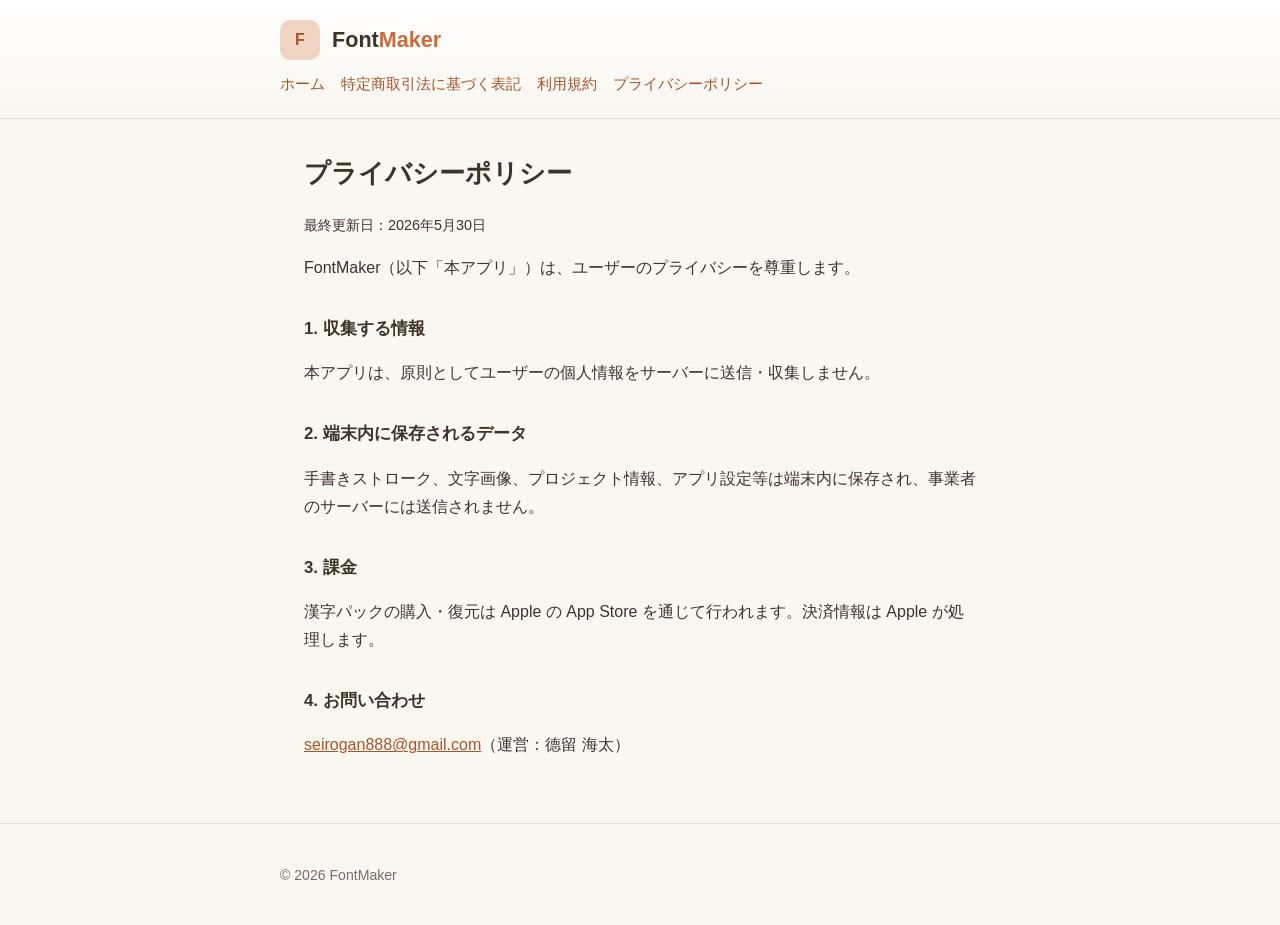
==== docs/legal/privacy.html @ eaa35e9e "Fix GitHub Pages by moving site to docs/ folder. GitHub Pages only supports / (root) or /docs as pub" ====
<!DOCTYPE html>
<html lang="ja">
<head>
  <meta charset="UTF-8">
  <meta name="viewport" content="width=device-width, initial-scale=1.0">
  <title>プライバシーポリシー | FontMaker</title>
  <link rel="stylesheet" href="../css/style.css">
</head>
<body>
  <header>
    <div class="inner">
      <a class="brand" href="../index.html">
        <div class="brand-mark">F</div>
        <div class="brand-title">Font<span>Maker</span></div>
      </a>
      <nav>
        <a href="../index.html">ホーム</a>
        <a href="tokushoho.html">特定商取引法に基づく表記</a>
        <a href="terms.html">利用規約</a>
        <a href="privacy.html">プライバシーポリシー</a>
      </nav>
    </div>
  </header>

  <main class="legal-page">
    <h1>プライバシーポリシー</h1>
    <p class="meta">最終更新日：2026年5月30日</p>

    <p>FontMaker（以下「本アプリ」）は、ユーザーのプライバシーを尊重します。</p>

    <h2>1. 収集する情報</h2>
    <p>本アプリは、原則としてユーザーの個人情報をサーバーに送信・収集しません。</p>

    <h2>2. 端末内に保存されるデータ</h2>
    <p>手書きストローク、文字画像、プロジェクト情報、アプリ設定等は端末内に保存され、事業者のサーバーには送信されません。</p>

    <h2>3. 課金</h2>
    <p>漢字パックの購入・復元は Apple の App Store を通じて行われます。決済情報は Apple が処理します。</p>

    <h2>4. お問い合わせ</h2>
    <p><a href="mailto:seirogan888@gmail.com">seirogan888@gmail.com</a>（運営：德留 海太）</p>
  </main>

  <footer>
    <div class="inner">
      <p>© 2026 FontMaker</p>
    </div>
  </footer>
</body>
</html>
---- docs/css/style.css ----
:root {
  --bg: #faf6f0;
  --card: #ffffff;
  --text: #3d3429;
  --muted: #7a6f62;
  --accent: #c96b3c;
  --accent-deep: #a8532a;
  --accent-soft: #f0d5c4;
  --border: #eadfce;
  --max: 720px;
}

* {
  box-sizing: border-box;
}

body {
  margin: 0;
  font-family: "Hiragino Sans", "Hiragino Kaku Gothic ProN", "Noto Sans JP", sans-serif;
  background: var(--bg);
  color: var(--text);
  line-height: 1.75;
}

a {
  color: var(--accent-deep);
}

header {
  background: linear-gradient(180deg, #fff 0%, var(--bg) 100%);
  border-bottom: 1px solid var(--border);
  padding: 1.25rem 1.5rem;
}

header .inner,
main,
footer .inner {
  max-width: var(--max);
  margin: 0 auto;
}

.brand {
  display: flex;
  align-items: center;
  gap: 0.75rem;
  text-decoration: none;
  color: inherit;
}

.brand-mark {
  width: 40px;
  height: 40px;
  border-radius: 10px;
  background: var(--accent-soft);
  display: grid;
  place-items: center;
  font-weight: 700;
  color: var(--accent-deep);
}

.brand-title {
  font-size: 1.35rem;
  font-weight: 700;
}

.brand-title span {
  color: var(--accent);
}

nav {
  margin-top: 0.75rem;
  display: flex;
  flex-wrap: wrap;
  gap: 0.75rem 1rem;
  font-size: 0.92rem;
}

nav a {
  text-decoration: none;
}

main {
  padding: 2rem 1.5rem 3rem;
}

.hero {
  background: var(--card);
  border: 1px solid var(--border);
  border-radius: 18px;
  padding: 2rem;
  box-shadow: 0 8px 24px rgba(201, 107, 60, 0.06);
}

.hero h1 {
  margin: 0 0 0.75rem;
  font-size: clamp(1.6rem, 4vw, 2.1rem);
  line-height: 1.35;
}

.hero p {
  margin: 0;
  color: var(--muted);
}

.card-grid {
  display: grid;
  gap: 1rem;
  margin-top: 1.5rem;
}

.card {
  background: var(--card);
  border: 1px solid var(--border);
  border-radius: 14px;
  padding: 1.25rem 1.35rem;
}

.card h2 {
  margin: 0 0 0.5rem;
  font-size: 1.05rem;
}

.card p {
  margin: 0;
  color: var(--muted);
  font-size: 0.95rem;
}

.legal-page h1 {
  margin-top: 0;
  font-size: 1.6rem;
}

.legal-page h2 {
  margin-top: 2rem;
  font-size: 1.05rem;
}

.legal-page p,
.legal-page li {
  color: var(--text);
}

.legal-page ul {
  padding-left: 1.2rem;
}

.meta {
  color: var(--muted);
  font-size: 0.9rem;
}

table.legal-table {
  width: 100%;
  border-collapse: collapse;
  background: var(--card);
  border: 1px solid var(--border);
  border-radius: 12px;
  overflow: hidden;
}

table.legal-table th,
table.legal-table td {
  padding: 0.85rem 1rem;
  border-bottom: 1px solid var(--border);
  vertical-align: top;
  text-align: left;
}

table.legal-table th {
  width: 34%;
  background: #fff8f2;
  font-weight: 600;
}

footer {
  border-top: 1px solid var(--border);
  padding: 1.5rem;
  color: var(--muted);
  font-size: 0.88rem;
}

@media (min-width: 640px) {
  .card-grid {
    grid-template-columns: 1fr 1fr;
  }
}
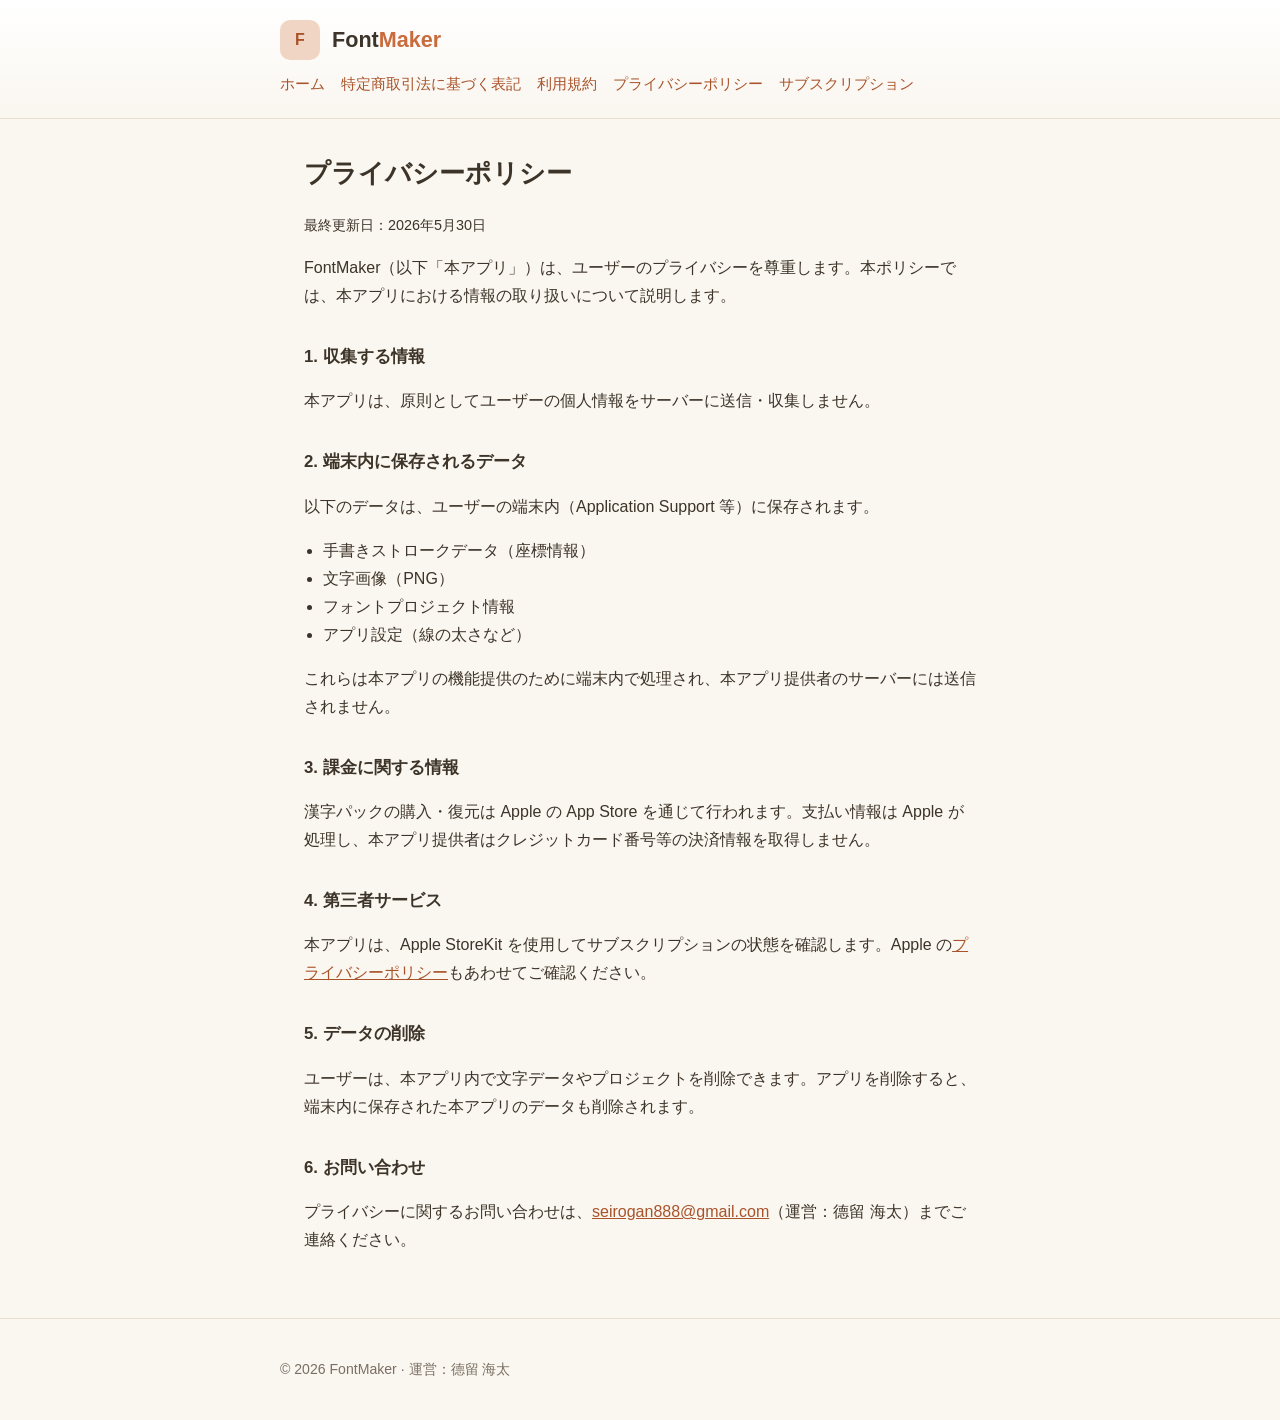
==== commit 50891405: "Expand website legal pages to match in-app documents. Sync terms and privacy with LegalDocuments.swi" ====
--- a/docs/legal/privacy.html
+++ b/docs/legal/privacy.html
@@ -18,6 +18,7 @@
         <a href="tokushoho.html">特定商取引法に基づく表記</a>
         <a href="terms.html">利用規約</a>
         <a href="privacy.html">プライバシーポリシー</a>
+        <a href="subscription.html">サブスクリプション</a>
       </nav>
     </div>
   </header>
@@ -26,24 +27,37 @@
     <h1>プライバシーポリシー</h1>
     <p class="meta">最終更新日：2026年5月30日</p>
 
-    <p>FontMaker（以下「本アプリ」）は、ユーザーのプライバシーを尊重します。</p>
+    <p>FontMaker（以下「本アプリ」）は、ユーザーのプライバシーを尊重します。本ポリシーでは、本アプリにおける情報の取り扱いについて説明します。</p>
 
     <h2>1. 収集する情報</h2>
     <p>本アプリは、原則としてユーザーの個人情報をサーバーに送信・収集しません。</p>
 
     <h2>2. 端末内に保存されるデータ</h2>
-    <p>手書きストローク、文字画像、プロジェクト情報、アプリ設定等は端末内に保存され、事業者のサーバーには送信されません。</p>
+    <p>以下のデータは、ユーザーの端末内（Application Support 等）に保存されます。</p>
+    <ul>
+      <li>手書きストロークデータ（座標情報）</li>
+      <li>文字画像（PNG）</li>
+      <li>フォントプロジェクト情報</li>
+      <li>アプリ設定（線の太さなど）</li>
+    </ul>
+    <p>これらは本アプリの機能提供のために端末内で処理され、本アプリ提供者のサーバーには送信されません。</p>
 
-    <h2>3. 課金</h2>
-    <p>漢字パックの購入・復元は Apple の App Store を通じて行われます。決済情報は Apple が処理します。</p>
+    <h2>3. 課金に関する情報</h2>
+    <p>漢字パックの購入・復元は Apple の App Store を通じて行われます。支払い情報は Apple が処理し、本アプリ提供者はクレジットカード番号等の決済情報を取得しません。</p>
 
-    <h2>4. お問い合わせ</h2>
-    <p><a href="mailto:seirogan888@gmail.com">seirogan888@gmail.com</a>（運営：德留 海太）</p>
+    <h2>4. 第三者サービス</h2>
+    <p>本アプリは、Apple StoreKit を使用してサブスクリプションの状態を確認します。Apple の<a href="https://www.apple.com/legal/privacy/jp/" target="_blank" rel="noopener">プライバシーポリシー</a>もあわせてご確認ください。</p>
+
+    <h2>5. データの削除</h2>
+    <p>ユーザーは、本アプリ内で文字データやプロジェクトを削除できます。アプリを削除すると、端末内に保存された本アプリのデータも削除されます。</p>
+
+    <h2>6. お問い合わせ</h2>
+    <p>プライバシーに関するお問い合わせは、<a href="mailto:seirogan888@gmail.com">seirogan888@gmail.com</a>（運営：德留 海太）までご連絡ください。</p>
   </main>
 
   <footer>
     <div class="inner">
-      <p>© 2026 FontMaker</p>
+      <p>© 2026 FontMaker · 運営：德留 海太</p>
     </div>
   </footer>
 </body>
--- a/docs/css/style.css
+++ b/docs/css/style.css
@@ -141,7 +141,8 @@
   color: var(--text);
 }
 
-.legal-page ul {
+.legal-page ul,
+.legal-page ol {
   padding-left: 1.2rem;
 }
 
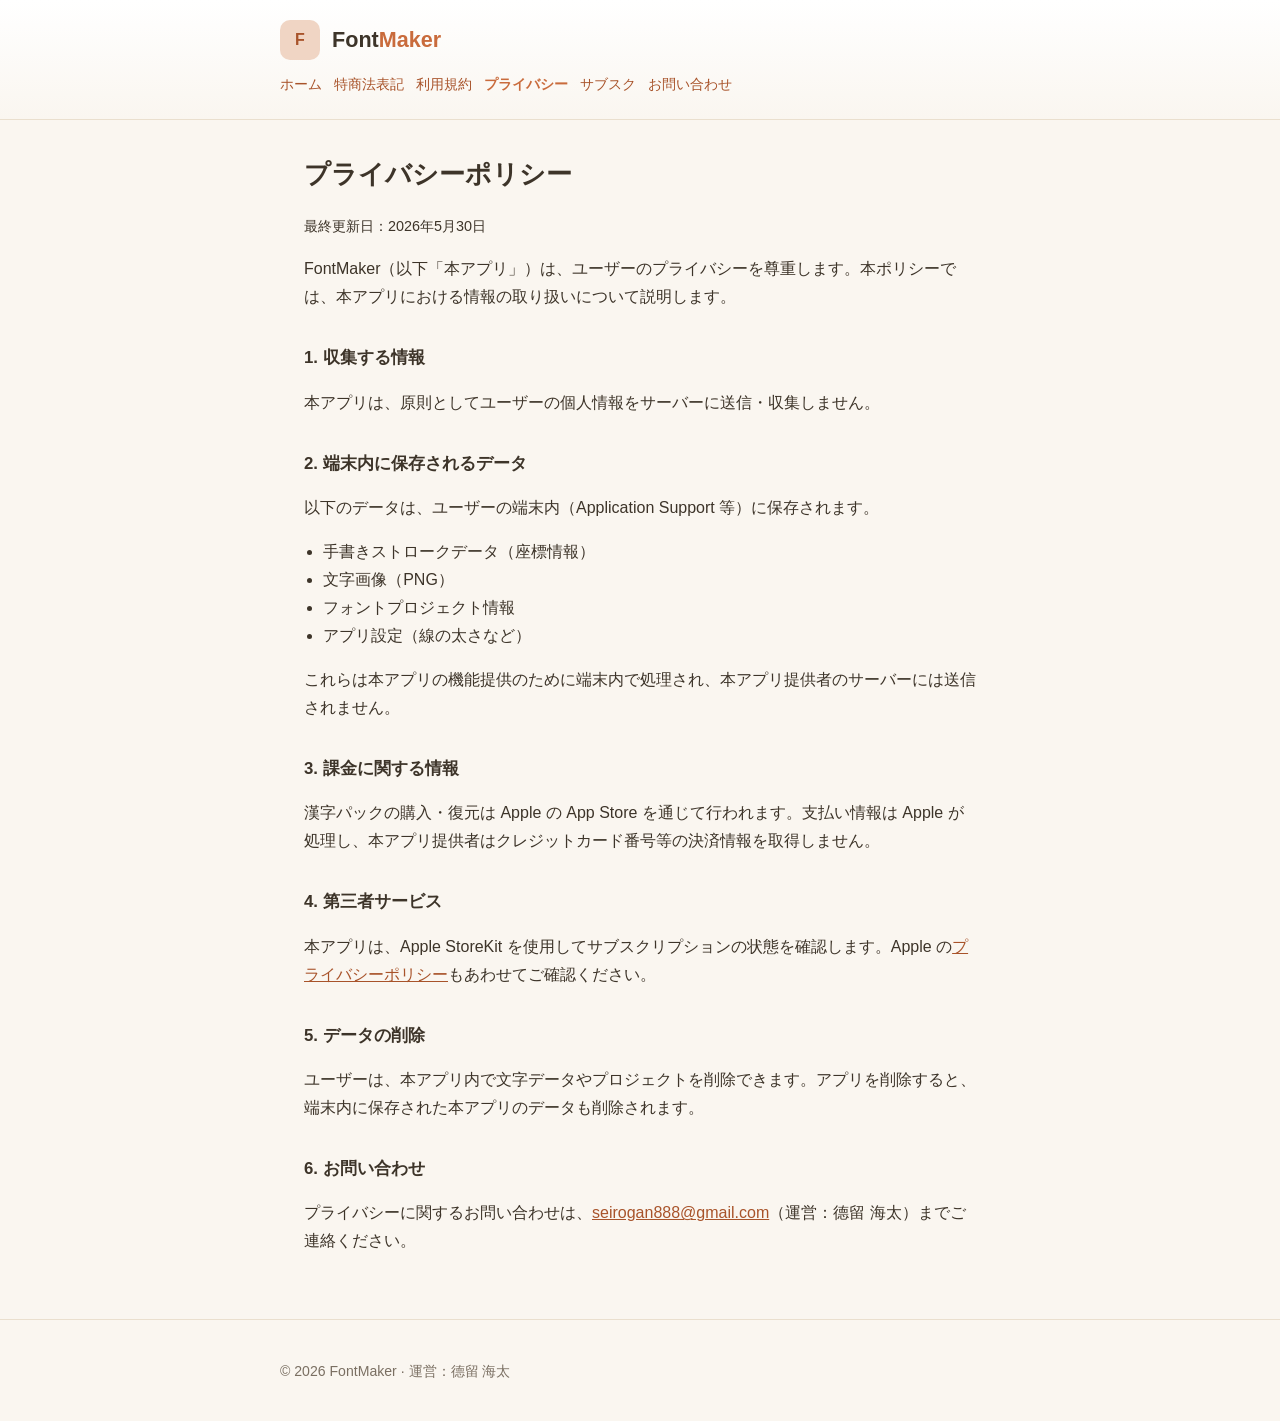
==== commit 6babe92b: "Fix inconsistent site navigation across legal pages. Use shared JS nav on all pages with shorter lab" ====
--- a/docs/legal/privacy.html
+++ b/docs/legal/privacy.html
@@ -13,13 +13,7 @@
         <div class="brand-mark">F</div>
         <div class="brand-title">Font<span>Maker</span></div>
       </a>
-      <nav>
-        <a href="../index.html">ホーム</a>
-        <a href="tokushoho.html">特定商取引法に基づく表記</a>
-        <a href="terms.html">利用規約</a>
-        <a href="privacy.html">プライバシーポリシー</a>
-        <a href="subscription.html">サブスクリプション</a>
-      </nav>
+      <nav class="site-nav" data-site-nav="legal" aria-label="サイト内メニュー"></nav>
     </div>
   </header>
 
@@ -60,5 +54,6 @@
       <p>© 2026 FontMaker · 運営：德留 海太</p>
     </div>
   </footer>
+  <script src="../js/site.js"></script>
 </body>
 </html>
--- a/docs/css/style.css
+++ b/docs/css/style.css
@@ -67,6 +67,28 @@
   color: var(--accent);
 }
 
+nav.site-nav {
+  margin-top: 0.75rem;
+  display: flex;
+  flex-wrap: wrap;
+  gap: 0.5rem 0.75rem;
+  font-size: 0.88rem;
+  overflow-x: auto;
+  -webkit-overflow-scrolling: touch;
+  padding-bottom: 0.15rem;
+}
+
+nav.site-nav a {
+  text-decoration: none;
+  white-space: nowrap;
+  flex-shrink: 0;
+}
+
+nav.site-nav a.is-active {
+  color: var(--accent);
+  font-weight: 600;
+}
+
 nav {
   margin-top: 0.75rem;
   display: flex;
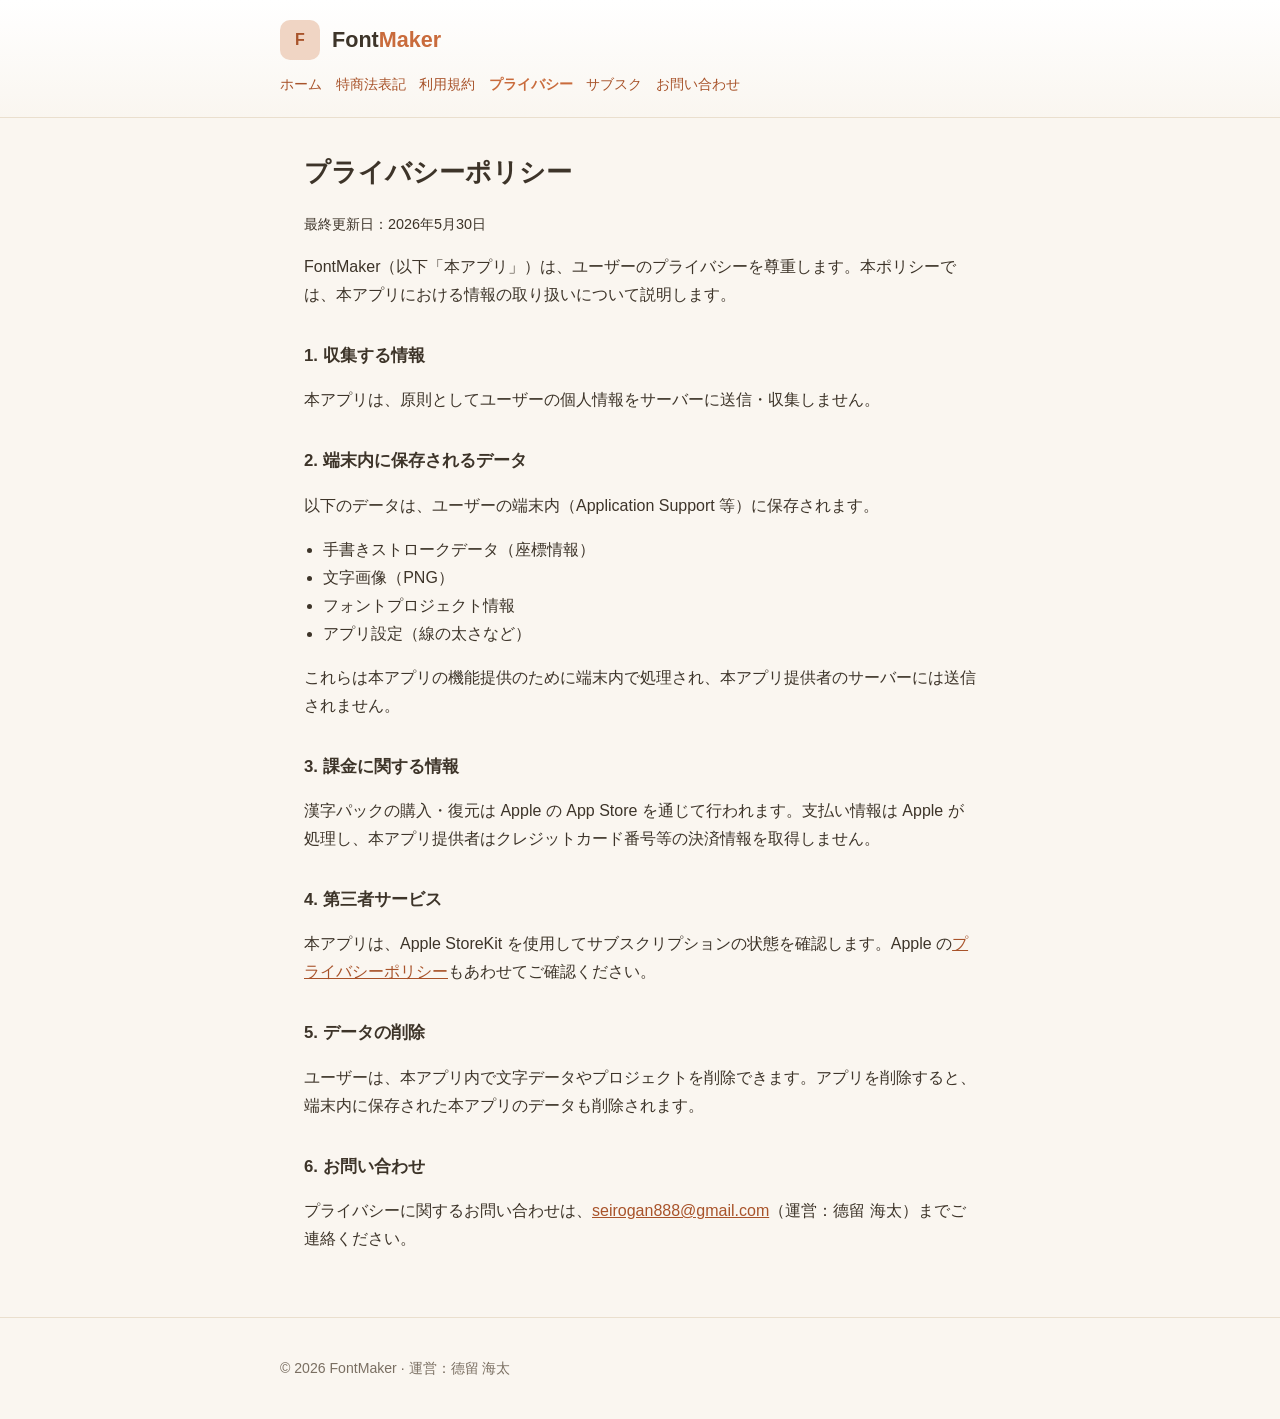
==== commit b057a2cc: "Replace JS navigation with static HTML on all pages. Empty nav relied on JavaScript that could fail " ====
--- a/docs/legal/privacy.html
+++ b/docs/legal/privacy.html
@@ -9,11 +9,18 @@
 <body>
   <header>
     <div class="inner">
-      <a class="brand" href="../index.html">
+      <a class="brand" href="/HandWriteFont/">
         <div class="brand-mark">F</div>
         <div class="brand-title">Font<span>Maker</span></div>
       </a>
-      <nav class="site-nav" data-site-nav="legal" aria-label="サイト内メニュー"></nav>
+      <nav class="site-nav" aria-label="サイト内メニュー">
+        <a href="/HandWriteFont/">ホーム</a>
+        <a href="/HandWriteFont/legal/tokushoho.html">特商法表記</a>
+        <a href="/HandWriteFont/legal/terms.html">利用規約</a>
+        <a href="/HandWriteFont/legal/privacy.html" class="is-active" aria-current="page">プライバシー</a>
+        <a href="/HandWriteFont/legal/subscription.html">サブスク</a>
+        <a href="mailto:seirogan888@gmail.com">お問い合わせ</a>
+      </nav>
     </div>
   </header>
 
@@ -54,6 +61,5 @@
       <p>© 2026 FontMaker · 運営：德留 海太</p>
     </div>
   </footer>
-  <script src="../js/site.js"></script>
 </body>
 </html>
--- a/docs/css/style.css
+++ b/docs/css/style.css
@@ -69,13 +69,16 @@
 
 nav.site-nav {
   margin-top: 0.75rem;
-  display: flex;
-  flex-wrap: wrap;
-  gap: 0.5rem 0.75rem;
+  display: grid;
+  grid-template-columns: repeat(3, max-content);
+  gap: 0.45rem 0.85rem;
   font-size: 0.88rem;
-  overflow-x: auto;
-  -webkit-overflow-scrolling: touch;
-  padding-bottom: 0.15rem;
+}
+
+@media (min-width: 720px) {
+  nav.site-nav {
+    grid-template-columns: repeat(6, max-content);
+  }
 }
 
 nav.site-nav a {
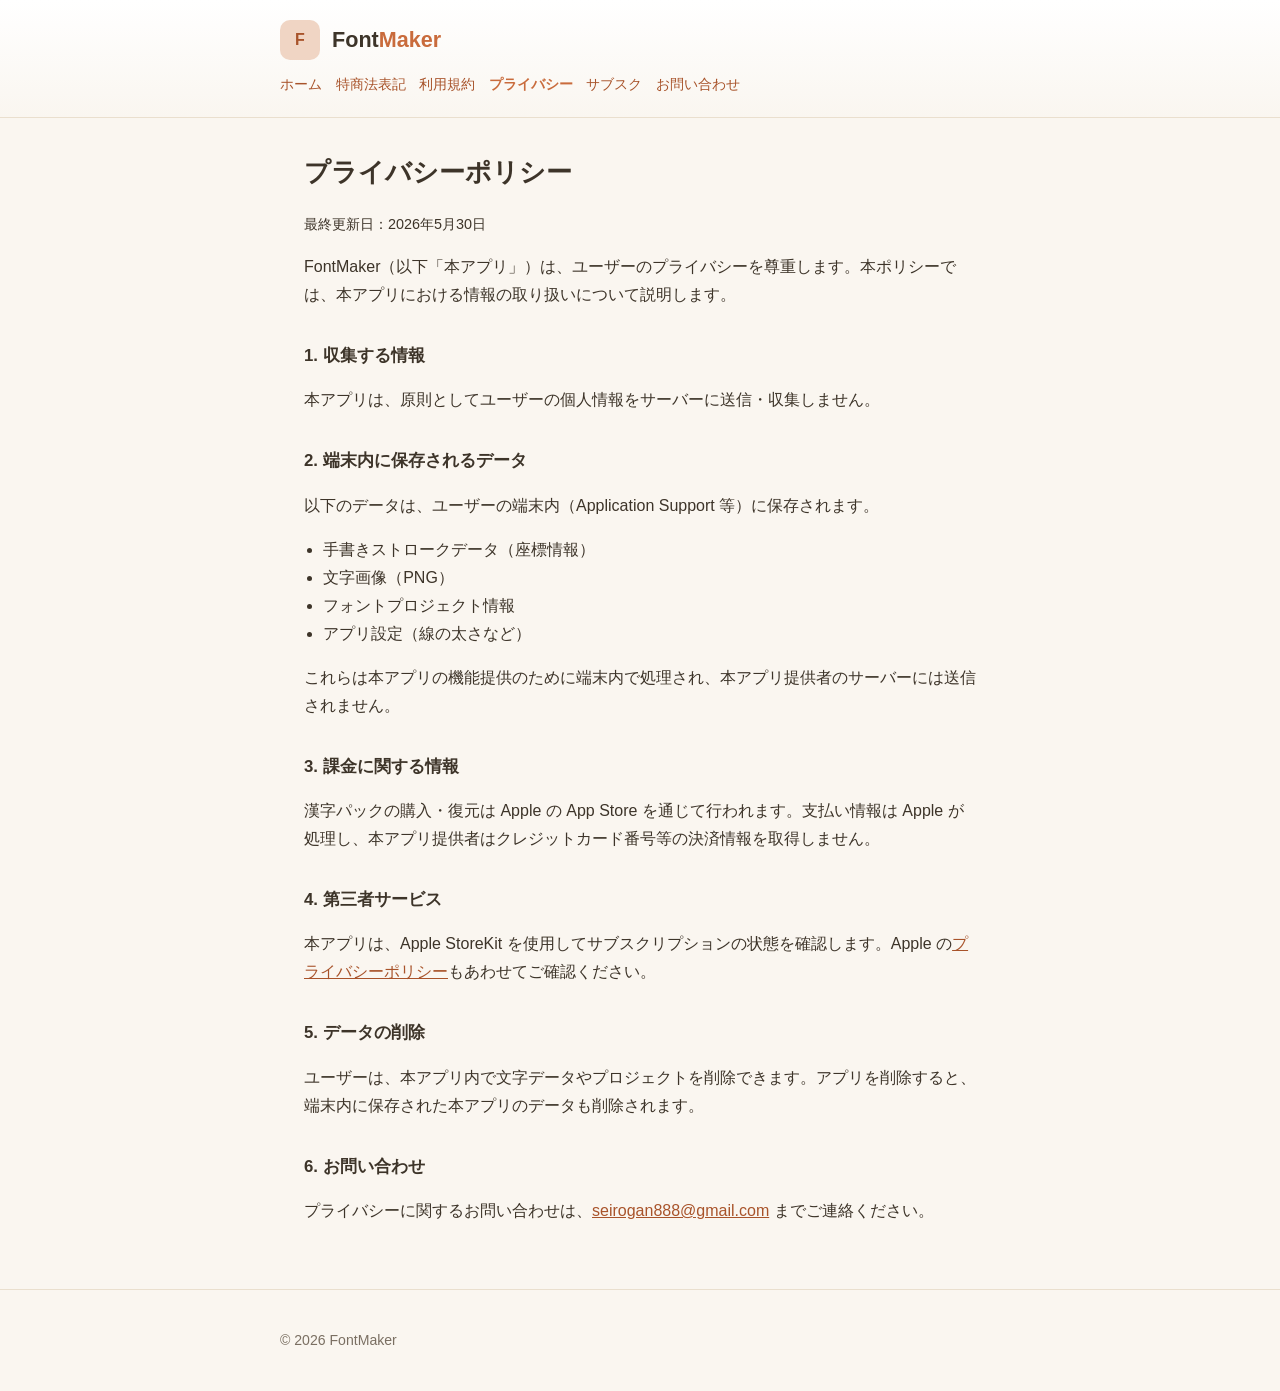
==== commit 9a9cb870: "Simplify legal contact lines and update homepage copy. Remove redundant operator name from privacy/s" ====
--- a/docs/legal/privacy.html
+++ b/docs/legal/privacy.html
@@ -53,12 +53,12 @@
     <p>ユーザーは、本アプリ内で文字データやプロジェクトを削除できます。アプリを削除すると、端末内に保存された本アプリのデータも削除されます。</p>
 
     <h2>6. お問い合わせ</h2>
-    <p>プライバシーに関するお問い合わせは、<a href="mailto:seirogan888@gmail.com">seirogan888@gmail.com</a>（運営：德留 海太）までご連絡ください。</p>
+    <p>プライバシーに関するお問い合わせは、<a href="mailto:seirogan888@gmail.com">seirogan888@gmail.com</a> までご連絡ください。</p>
   </main>
 
   <footer>
     <div class="inner">
-      <p>© 2026 FontMaker · 運営：德留 海太</p>
+      <p>© 2026 FontMaker</p>
     </div>
   </footer>
 </body>
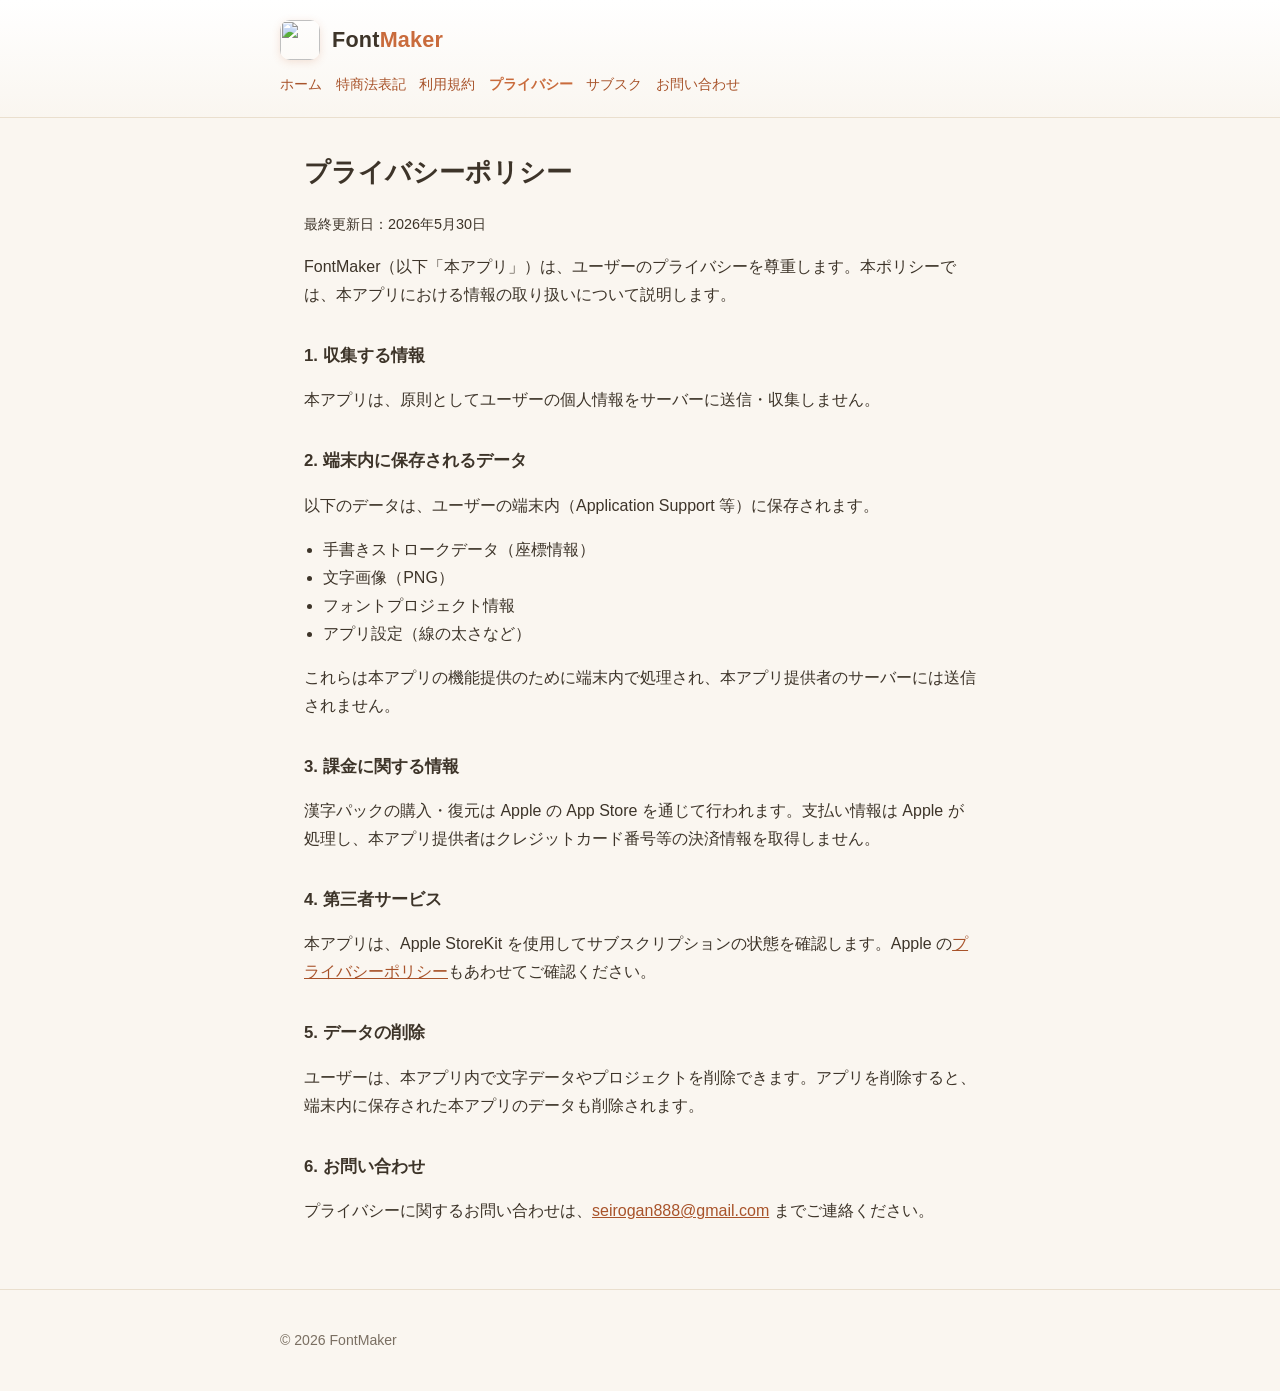
==== commit 2c74a85e: "Use app Logo.png for website header branding. Replace placeholder F mark with the same logo asset us" ====
--- a/docs/legal/privacy.html
+++ b/docs/legal/privacy.html
@@ -9,8 +9,8 @@
 <body>
   <header>
     <div class="inner">
-      <a class="brand" href="/HandWriteFont/">
-        <div class="brand-mark">F</div>
+      <a class="brand" href="/HandWriteFont/" aria-label="FontMaker">
+        <img class="brand-logo" src="/HandWriteFont/images/logo.png" alt="" width="40" height="40">
         <div class="brand-title">Font<span>Maker</span></div>
       </a>
       <nav class="site-nav" aria-label="サイト内メニュー">
--- a/docs/css/style.css
+++ b/docs/css/style.css
@@ -47,20 +47,19 @@
   color: inherit;
 }
 
-.brand-mark {
+.brand-logo {
   width: 40px;
   height: 40px;
   border-radius: 10px;
-  background: var(--accent-soft);
-  display: grid;
-  place-items: center;
-  font-weight: 700;
-  color: var(--accent-deep);
+  object-fit: cover;
+  flex-shrink: 0;
+  box-shadow: 0 2px 8px rgba(201, 107, 60, 0.18);
 }
 
 .brand-title {
   font-size: 1.35rem;
   font-weight: 700;
+  letter-spacing: 0.01em;
 }
 
 .brand-title span {
